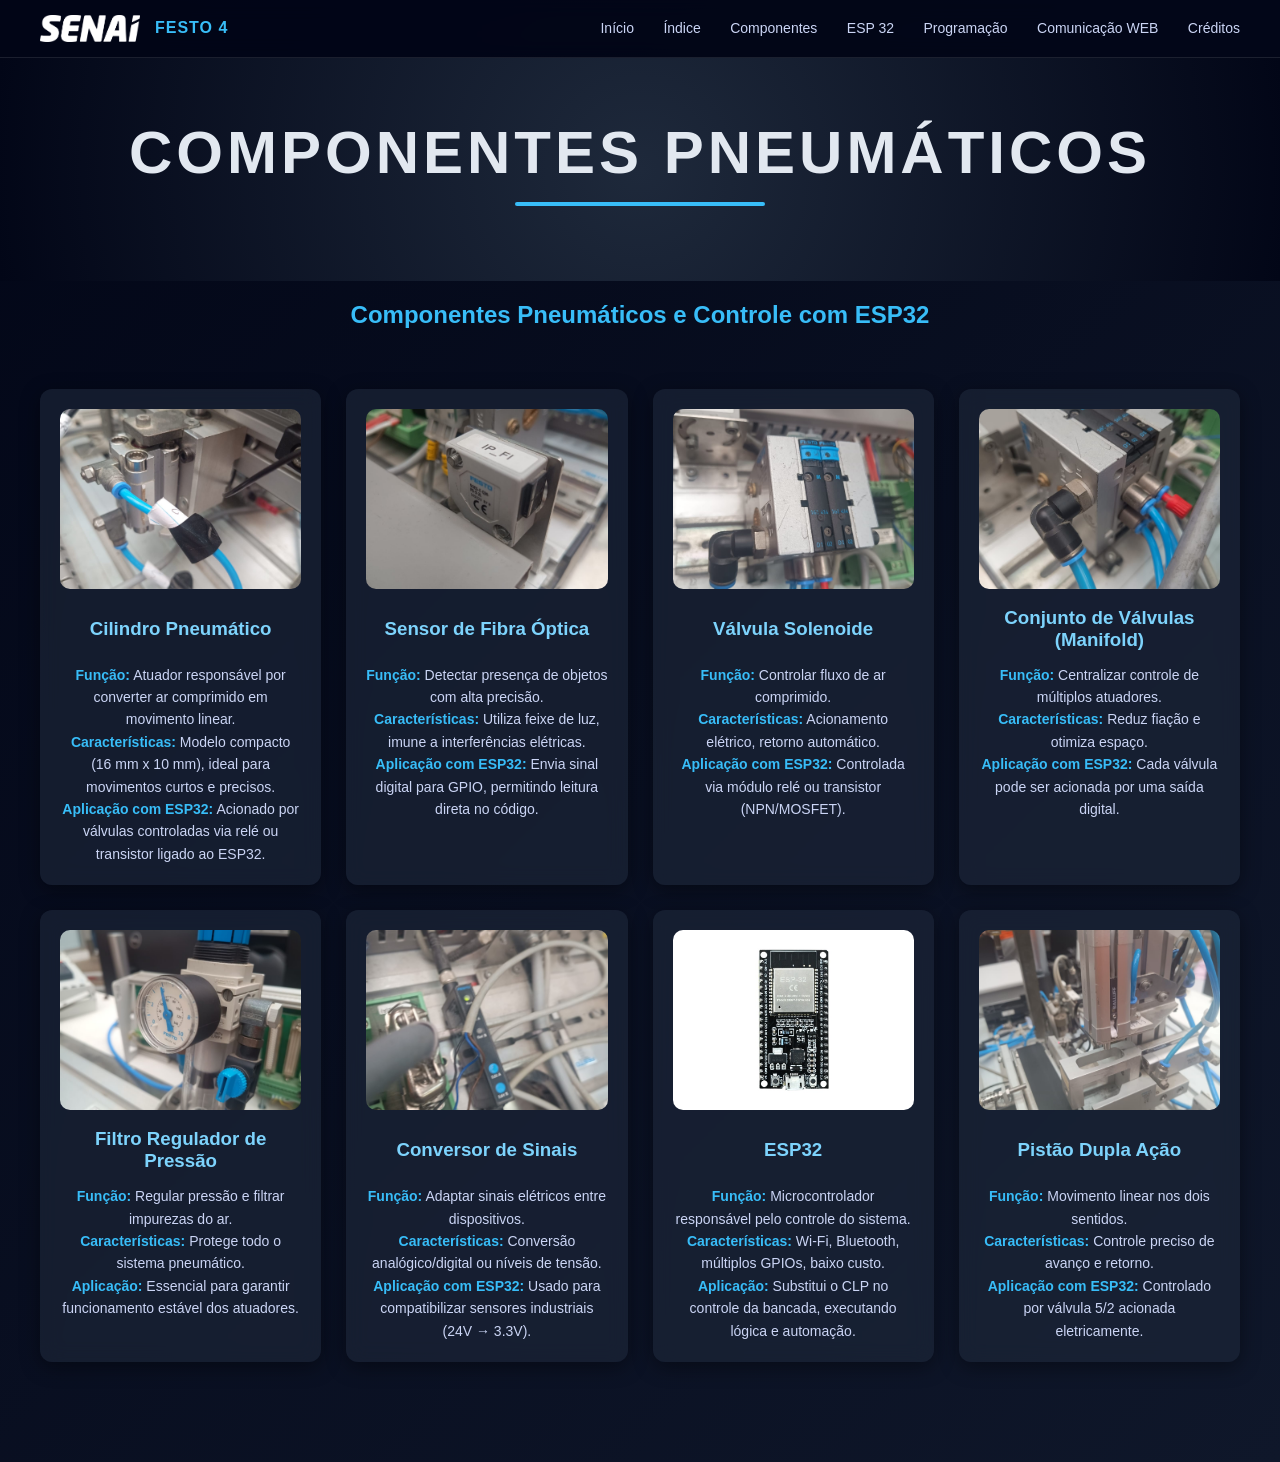
==== componentes.html @ 8508011e "Add files via upload" ====
<!DOCTYPE html>
<html lang="pt-br">

<head>

    <meta charset="UTF-8">
    <meta name="viewport" content="width=device-width, initial-scale=1">

    <title>Componentes Pneumáticos</title>

    <link rel="stylesheet" href="../style.css">

    <link rel="shortcut icon" href="./favicon-festo.png" type="image/x-icon">

</head>

<body>

    <nav class="topbar">
        <div class="logo">

            <img src="./logo-senai.png" alt="Senai">

            <span>FESTO 4</span>

        </div>

        <div class="menu">
            <a href="./index.html">Início</a>
            <a href="./indice.html">Índice</a>
            <a href="#">Componentes</a>
            <a href="./esp32.html">ESP 32</a>
            <a href="./programacao.html">Programação</a>
            <a href="./comunicacaoWeb.html">Comunicação WEB</a>
            <a href="./creditos.html">Créditos</a>
        </div>
    </nav>

    <header class="banner">
        <h1>COMPONENTES PNEUMÁTICOS</h1>
        <div class="linha"></div>
    </header>

    <section class="componentes">

        <h2>Componentes Pneumáticos e Controle com ESP32</h2>

        <div class="cards-grid">

            <!-- CILINDRO -->
            <div class="card">
                <img src="./cilindro.jpg" class="card-img">
                <h3>Cilindro Pneumático</h3>
                <p><strong>Função:</strong> Atuador responsável por converter ar comprimido em movimento linear.</p>
                <p><strong>Características:</strong> Modelo compacto (16 mm x 10 mm), ideal para movimentos curtos e
                    precisos.</p>
                <p><strong>Aplicação com ESP32:</strong> Acionado por válvulas controladas via relé ou transistor ligado
                    ao ESP32.</p>
            </div>

            <!-- SENSOR -->
            <div class="card">
                <img src="./sensor.jpg" class="card-img">
                <h3>Sensor de Fibra Óptica</h3>
                <p><strong>Função:</strong> Detectar presença de objetos com alta precisão.</p>
                <p><strong>Características:</strong> Utiliza feixe de luz, imune a interferências elétricas.</p>
                <p><strong>Aplicação com ESP32:</strong> Envia sinal digital para GPIO, permitindo leitura direta no
                    código.</p>
            </div>

            <!-- VALVULA SOLENOIDE -->
            <div class="card">
                <img src="./valvula.jpg" class="card-img">
                <h3>Válvula Solenoide</h3>
                <p><strong>Função:</strong> Controlar fluxo de ar comprimido.</p>
                <p><strong>Características:</strong> Acionamento elétrico, retorno automático.</p>
                <p><strong>Aplicação com ESP32:</strong> Controlada via módulo relé ou transistor (NPN/MOSFET).</p>
            </div>

            <!-- MANIFOLD -->
            <div class="card">
                <img src="./manifold.jpg" class="card-img">
                <h3>Conjunto de Válvulas (Manifold)</h3>
                <p><strong>Função:</strong> Centralizar controle de múltiplos atuadores.</p>
                <p><strong>Características:</strong> Reduz fiação e otimiza espaço.</p>
                <p><strong>Aplicação com ESP32:</strong> Cada válvula pode ser acionada por uma saída digital.</p>
            </div>

            <!-- FILTRO -->
            <div class="card">
                <img src="./filtro.jpg" class="card-img">
                <h3>Filtro Regulador de Pressão</h3>
                <p><strong>Função:</strong> Regular pressão e filtrar impurezas do ar.</p>
                <p><strong>Características:</strong> Protege todo o sistema pneumático.</p>
                <p><strong>Aplicação:</strong> Essencial para garantir funcionamento estável dos atuadores.</p>
            </div>

            <!-- CONVERSOR -->
            <div class="card">
                <img src="./conversor.jpg" class="card-img">
                <h3>Conversor de Sinais</h3>
                <p><strong>Função:</strong> Adaptar sinais elétricos entre dispositivos.</p>
                <p><strong>Características:</strong> Conversão analógico/digital ou níveis de tensão.</p>
                <p><strong>Aplicação com ESP32:</strong> Usado para compatibilizar sensores industriais (24V → 3.3V).
                </p>
            </div>

            <!-- ESP32 -->
            <div class="card">
                <img src="./esp32.jpg" class="card-img">
                <h3>ESP32</h3>
                <p><strong>Função:</strong> Microcontrolador responsável pelo controle do sistema.</p>
                <p><strong>Características:</strong> Wi-Fi, Bluetooth, múltiplos GPIOs, baixo custo.</p>
                <p><strong>Aplicação:</strong> Substitui o CLP no controle da bancada, executando lógica e automação.
                </p>
            </div>

            <!-- PISTAO DUPLA ACAO -->
            <div class="card">
                <img src="./pistao.jpg" class="card-img">
                <h3>Pistão Dupla Ação</h3>
                <p><strong>Função:</strong> Movimento linear nos dois sentidos.</p>
                <p><strong>Características:</strong> Controle preciso de avanço e retorno.</p>
                <p><strong>Aplicação com ESP32:</strong> Controlado por válvula 5/2 acionada eletricamente.</p>
            </div>

        </div>
    </section>

</body>

</html>
---- style.css ----
/* RESET */
* {
    margin: 0;
    padding: 0;
    box-sizing: border-box;
}

body {
    font-family: 'Segoe UI', Arial;
    background: linear-gradient(135deg, #020617, #0f172a);
    color: #e2e8f0;
}

/* TOPO */
.topbar {
    display: flex;
    justify-content: space-between;
    align-items: center;
    padding: 15px 40px;
    background: rgba(2, 6, 23, 0.8);
    backdrop-filter: blur(10px);
    border-bottom: 1px solid rgba(255, 255, 255, 0.1);
    position: sticky;
    top: 0;
    z-index: 10;
}

.logo {
    font-weight: bold;
    font-size: 18px;
    color: #38bdf8;
}

/* MENU */
.menu a {
    color: #cbd5f5;
    margin-left: 25px;
    text-decoration: none;
    font-size: 14px;
    transition: 0.3s;
    position: relative;
}

.menu a::after {
    content: "";
    position: absolute;
    bottom: -5px;
    left: 0;
    width: 0%;
    height: 2px;
    background: #38bdf8;
    transition: 0.3s;
}

.menu a:hover {
    color: white;
}

.menu a:hover::after {
    width: 100%;
}

/* BANNER */
.banner {
    background: radial-gradient(circle at center, #1e293b, #020617);
    text-align: center;

    padding: 60px 20px;
    /* antes 100px */

}

.banner h1 {
    font-size: 60px;
    letter-spacing: 4px;
}

.linha {
    width: 250px;
    height: 4px;
    background: #38bdf8;
    margin: 15px auto;
    border-radius: 5px;
}

/* INTRO */
.intro {
    display: flex;
    flex-wrap: wrap;
    gap: 40px;
    padding: 60px;
    align-items: center;
    justify-content: center;
}

/* IMAGEM */
.img-box img {
    width: 320px;
    border-radius: 10px;
    box-shadow: 0 10px 30px rgba(0, 0, 0, 0.6);
    transition: 0.3s;
}

.img-box img:hover {
    transform: scale(1.05);
}

/* TEXTO */
.texto {
    max-width: 600px;
    font-size: 16px;
    line-height: 1.8;
    color: #cbd5f5;
}

/* COMPONENTES */
.componentes {
    display: flex;
    flex-direction: column;
    align-items: center;
    padding: 60px 20px;
    text-align: center;
}

/* GRID */
.cards-grid {
    display: grid;
    grid-template-columns: repeat(auto-fit, minmax(280px, 300px));
    gap: 25px;
    justify-content: center;
    width: 100%;
    max-width: 1200px;
    margin-top: 40px;
}

/* CARD */
.card {
    background: rgba(30, 41, 59, 0.6);
    backdrop-filter: blur(10px);
    padding: 20px;
    border-radius: 12px;
    box-shadow: 0 5px 20px rgba(0, 0, 0, 0.4);
    transition: 0.3s;

    display: flex;
    flex-direction: column;
    align-items: center;
    text-align: center;

    width: 100%;
    max-width: 300px;
}

.card:hover {
    transform: translateY(-5px);
}

/* TITULO */
.card h3 {
    margin-bottom: 10px;
    min-height: 50px;
    display: flex;
    align-items: center;
    justify-content: center;
}

/* TEXTO CARD */
.card p {
    font-size: 14px;
    line-height: 1.6;
    color: #cbd5f5;
}

/* IMAGEM CARD */
.card-img {
    width: 100%;
    height: 180px;
    object-fit: cover;
    object-position: center;
    border-radius: 10px;
    margin-bottom: 15px;
}

/* RESPONSIVO */
@media(max-width:800px) {
    .intro {
        flex-direction: column;
        text-align: center;
    }

    .menu {
        display: none;
    }
}

.cards-grid {
    display: grid;
    grid-template-columns: repeat(4, 1fr);
    /* 4 por linha */
    gap: 25px;
    max-width: 1200px;
    margin: 40px auto;
    justify-items: center;
    /* centraliza os cards */
}

/* GRID FIXO DE 3 (SÓ ÍNDICE) */
.indice .cards-grid {
    display: grid;
    grid-template-columns: repeat(3, 1fr);
    gap: 25px;
    max-width: 1000px;
    margin: 40px auto;
    justify-items: center;
}

/* ORGANIZA O LAYOUT DO ÍNDICE */
.indice {
    flex-direction: column;
    /* força ficar em coluna */
    align-items: center;
}

/* REMOVE CORES PADRÃO DE LINKS */
a,
a:visited,
a:active {
    color: #cbd5f5;
    text-decoration: none;
}

/* HOVER BONITO */
a:hover {
    color: white;
}

/* ===== CRÉDITOS ===== */

/* GARANTE COLUNA */
.creditos {
    flex-direction: column;
    align-items: center;
}

/* TEXTO CENTRAL */
.creditos .texto {
    text-align: center;
    max-width: 800px;
}

/* GRID PARTICIPANTES */
.participantes {
    display: grid;
    grid-template-columns: repeat(4, 1fr);
    /* 4 por linha FIXO */
    gap: 30px;
    max-width: 1000px;
    margin: 40px auto;
    justify-items: center;
}

/* CARD PARTICIPANTE */
.card-part {
    background: rgba(30, 41, 59, 0.6);
    backdrop-filter: blur(10px);
    padding: 20px;
    border-radius: 12px;
    text-align: center;
    width: 100%;
    max-width: 220px;
    transition: 0.3s;
}

.card-part:hover {
    transform: translateY(-5px);
}

/* FOTO */
.card-part img {
    width: 120px;
    height: 120px;
    object-fit: cover;
    border-radius: 50%;
    margin-bottom: 15px;
    border: 3px solid #38bdf8;
}

/* TEXTO */
.card-part h3 {
    margin-bottom: 5px;
}

.card-part p {
    font-size: 14px;
    color: #cbd5f5;
}

.titulo-participantes {
    text-align: center;
    font-size: 26px;
    margin-top: 10px;
    /* antes 20px */
    margin-bottom: 5px;
    /* antes 10px */
    color: #e2e8f0;
    letter-spacing: 2px;
}

.titulo-participantes::after {
    content: "";
    display: block;
    width: 100px;
    /* um pouco menor */
    height: 3px;
    background: #38bdf8;
    margin: 6px auto;
    /* antes 10px */
    border-radius: 5px;
}
::-webkit-scrollbar {
    width: 6px;
}

::-webkit-scrollbar-thumb {
    background: rgba(56,189,248,0.6);
    border-radius: 10px;
}

::-webkit-scrollbar-thumb:hover {
    background: #38bdf8;
}

.logo {
    display: flex;
    align-items: center;
    gap: 15px;
    font-weight: bold;
    font-size: 16px;
    color: #38bdf8;
}

.logo img {
    width: 100px;
    height: auto;
    object-fit: contain;
}

.logo span {
    letter-spacing: 1px;
}

/* MELHORA TEXTO */
.texto h2 {
    font-size: 28px;
    margin-bottom: 15px;
    color: #38bdf8;
}

.texto h3 {
    font-size: 20px;
    margin-top: 25px;
    margin-bottom: 10px;
    color: #7dd3fc;
}

.texto p {
    margin-bottom: 12px;
}

/* SEÇÕES (CAIXAS) */
.texto {
    max-width: 800px;
    background: rgba(30, 41, 59, 0.5);
    padding: 30px;
    border-radius: 12px;
    backdrop-filter: blur(10px);
    box-shadow: 0 5px 25px rgba(0,0,0,0.4);
}

/* LISTA DE FUNÇÕES MAIS BONITA */
.texto p::before {
    content: "";
}

/* DESTACAR LISTA (OPCIONAL) */
.texto p:has(strong) {
    background: rgba(56, 189, 248, 0.08);
    padding: 8px;
    border-radius: 6px;
}

/* GRID DOS GPIO MAIS ORGANIZADO */
.componentes h2 {
    margin-bottom: 20px;
    color: #38bdf8;
}

/* CARD MAIS LIMPO */
.card {
    transition: 0.3s;
}

.card:hover {
    transform: translateY(-6px) scale(1.02);
}

/* TITULO DO CARD */
.card h3 {
    color: #7dd3fc;
}

/* GPIO DESTACADO */
.card p strong {
    color: #38bdf8;
}

/* ESPAÇAMENTO GERAL */
.componentes {
    padding-top: 20px;
}

/* GRID 2x2 FIXO */
.topicos-grid {
    display: grid;
    grid-template-columns: 1fr 1fr; /* 2 colunas */
    grid-template-rows: auto auto; /* 2 linhas */
    gap: 30px;
    padding: 40px;
}

/* CARDS */
.topico-card {
    background: #1e293b;
    padding: 25px;
    border-radius: 15px;
    box-shadow: 0 8px 20px rgba(0,0,0,0.4);
    transition: 0.3s;

    min-height: 220px; /* deixa todos iguais */
}

/* EFEITO */
.topico-card:hover {
    transform: translateY(-6px) scale(1.02);
}

/* TITULOS */
.topico-card h2 {
    color: #38bdf8;
    margin-bottom: 12px;
}

/* TEXTO */
.topico-card p {
    line-height: 1.5;
    margin-bottom: 8px;
}

.intro {
    display: flex;
    justify-content: center;
}

.topicos-grid {
    max-width: 1000px;
    width: 100%;
}

.topicos-grid {
    display: grid;
    grid-template-columns: 1fr 1fr;
    gap: 30px;
    justify-items: center; /* centraliza os cards */
}

/* GRID 3x3 SÓ NA PÁGINA ESP32 */
.esp32 .cards-grid {
    grid-template-columns: repeat(3, 1fr);
    max-width: 900px;
}

.esp32 .cards-grid {
    justify-items: center;
}
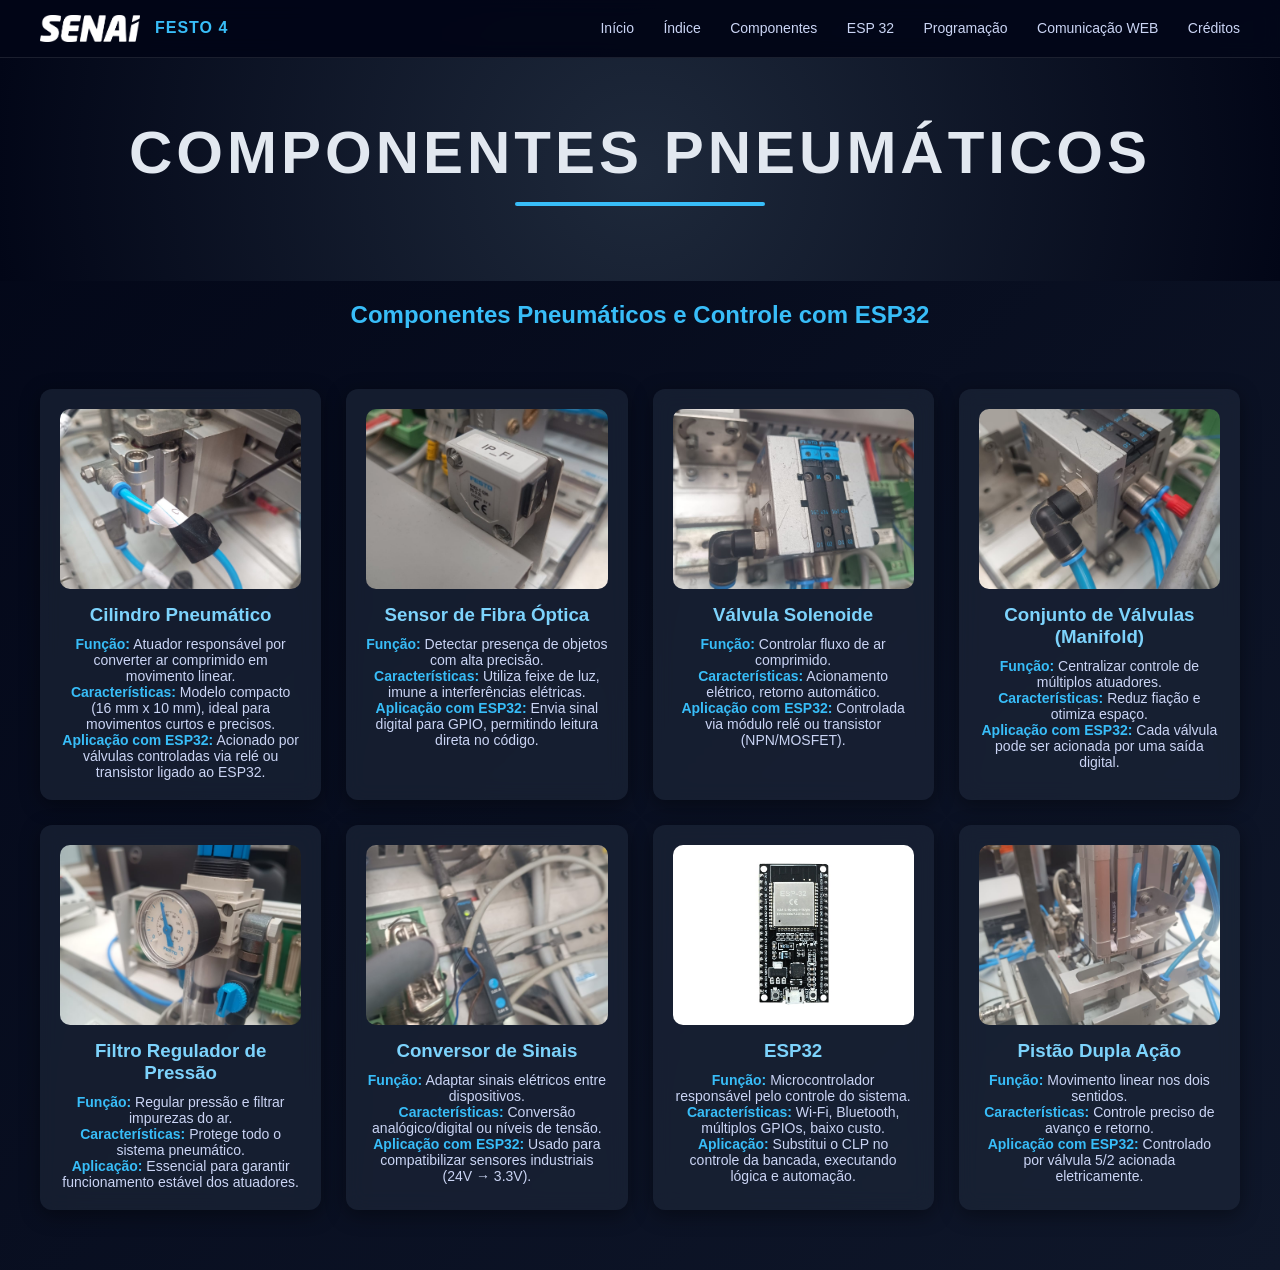
==== commit ce2b6c56: "Add files via upload" ====
--- a/componentes.html
+++ b/componentes.html
@@ -7,33 +7,40 @@
     <meta name="viewport" content="width=device-width, initial-scale=1">
 
     <title>Componentes Pneumáticos</title>
+    <link rel="manifest" href="/manifest.json">
+    <meta name="theme-color" content="#0d6efd">
 
-    <link rel="stylesheet" href="../style.css">
+    <link rel="stylesheet" href="style.css">
 
-    <link rel="shortcut icon" href="./favicon-festo.png" type="image/x-icon">
+    <link rel="shortcut icon" href="favicon-festo.png" type="image/x-icon">
 
 </head>
 
 <body>
 
     <nav class="topbar">
+
         <div class="logo">
-
-            <img src="./logo-senai.png" alt="Senai">
-
+            <img src="logo-senai.png" alt="Senai">
             <span>FESTO 4</span>
-
         </div>
-
-        <div class="menu">
+    
+        <div class="menu-toggle" onclick="toggleMenu()">
+            <span></span>
+            <span></span>
+            <span></span>
+        </div>
+    
+        <div class="menu" id="menu">
             <a href="./index.html">Início</a>
             <a href="./indice.html">Índice</a>
-            <a href="#">Componentes</a>
+            <a href="./componentes.html">Componentes</a>
             <a href="./esp32.html">ESP 32</a>
             <a href="./programacao.html">Programação</a>
             <a href="./comunicacaoWeb.html">Comunicação WEB</a>
             <a href="./creditos.html">Créditos</a>
         </div>
+    
     </nav>
 
     <header class="banner">
@@ -49,7 +56,7 @@
 
             <!-- CILINDRO -->
             <div class="card">
-                <img src="./cilindro.jpg" class="card-img">
+                <img src="cilindro.jpg" class="card-img">
                 <h3>Cilindro Pneumático</h3>
                 <p><strong>Função:</strong> Atuador responsável por converter ar comprimido em movimento linear.</p>
                 <p><strong>Características:</strong> Modelo compacto (16 mm x 10 mm), ideal para movimentos curtos e
@@ -60,7 +67,7 @@
 
             <!-- SENSOR -->
             <div class="card">
-                <img src="./sensor.jpg" class="card-img">
+                <img src="sensor.jpg" class="card-img">
                 <h3>Sensor de Fibra Óptica</h3>
                 <p><strong>Função:</strong> Detectar presença de objetos com alta precisão.</p>
                 <p><strong>Características:</strong> Utiliza feixe de luz, imune a interferências elétricas.</p>
@@ -70,7 +77,7 @@
 
             <!-- VALVULA SOLENOIDE -->
             <div class="card">
-                <img src="./valvula.jpg" class="card-img">
+                <img src="valvula.jpg" class="card-img">
                 <h3>Válvula Solenoide</h3>
                 <p><strong>Função:</strong> Controlar fluxo de ar comprimido.</p>
                 <p><strong>Características:</strong> Acionamento elétrico, retorno automático.</p>
@@ -79,7 +86,7 @@
 
             <!-- MANIFOLD -->
             <div class="card">
-                <img src="./manifold.jpg" class="card-img">
+                <img src="manifold.jpg" class="card-img">
                 <h3>Conjunto de Válvulas (Manifold)</h3>
                 <p><strong>Função:</strong> Centralizar controle de múltiplos atuadores.</p>
                 <p><strong>Características:</strong> Reduz fiação e otimiza espaço.</p>
@@ -88,7 +95,7 @@
 
             <!-- FILTRO -->
             <div class="card">
-                <img src="./filtro.jpg" class="card-img">
+                <img src="filtro.jpg" class="card-img">
                 <h3>Filtro Regulador de Pressão</h3>
                 <p><strong>Função:</strong> Regular pressão e filtrar impurezas do ar.</p>
                 <p><strong>Características:</strong> Protege todo o sistema pneumático.</p>
@@ -97,7 +104,7 @@
 
             <!-- CONVERSOR -->
             <div class="card">
-                <img src="./conversor.jpg" class="card-img">
+                <img src="conversor.jpg" class="card-img">
                 <h3>Conversor de Sinais</h3>
                 <p><strong>Função:</strong> Adaptar sinais elétricos entre dispositivos.</p>
                 <p><strong>Características:</strong> Conversão analógico/digital ou níveis de tensão.</p>
@@ -107,7 +114,7 @@
 
             <!-- ESP32 -->
             <div class="card">
-                <img src="./esp32.jpg" class="card-img">
+                <img src="esp32.jpg" class="card-img">
                 <h3>ESP32</h3>
                 <p><strong>Função:</strong> Microcontrolador responsável pelo controle do sistema.</p>
                 <p><strong>Características:</strong> Wi-Fi, Bluetooth, múltiplos GPIOs, baixo custo.</p>
@@ -117,7 +124,7 @@
 
             <!-- PISTAO DUPLA ACAO -->
             <div class="card">
-                <img src="./pistao.jpg" class="card-img">
+                <img src="pistao.jpg" class="card-img">
                 <h3>Pistão Dupla Ação</h3>
                 <p><strong>Função:</strong> Movimento linear nos dois sentidos.</p>
                 <p><strong>Características:</strong> Controle preciso de avanço e retorno.</p>
@@ -126,7 +133,28 @@
 
         </div>
     </section>
+    <script>
+        function toggleMenu() {
+            document.getElementById("menu").classList.toggle("ativo");
+        }
 
+        document.addEventListener("click", function (e) {
+            const menu = document.getElementById("menu");
+            const toggle = document.querySelector(".menu-toggle");
+
+            if (!menu || !toggle) return;
+
+            if (!menu.contains(e.target) && !toggle.contains(e.target)) {
+                menu.classList.remove("ativo");
+            }
+        });
+
+        if ("serviceWorker" in navigator) {
+            navigator.serviceWorker.register("/service-worker.js")
+                .then(() => console.log("PWA ativa"))
+                .catch(err => console.log(err));
+        }
+    </script>
 </body>
 
 </html>
--- a/style.css
+++ b/style.css
@@ -26,9 +26,22 @@
 }
 
 .logo {
+    display: flex;
+    align-items: center;
+    gap: 15px;
     font-weight: bold;
-    font-size: 18px;
+    font-size: 16px;
     color: #38bdf8;
+}
+
+.logo img {
+    width: 100px;
+    height: auto;
+    object-fit: contain;
+}
+
+.logo span {
+    letter-spacing: 1px;
 }
 
 /* MENU */
@@ -64,10 +77,7 @@
 .banner {
     background: radial-gradient(circle at center, #1e293b, #020617);
     text-align: center;
-
     padding: 60px 20px;
-    /* antes 100px */
-
 }
 
 .banner h1 {
@@ -107,10 +117,37 @@
 
 /* TEXTO */
 .texto {
-    max-width: 600px;
-    font-size: 16px;
-    line-height: 1.8;
+    max-width: 800px;
+    background: rgba(30, 41, 59, 0.5);
+    padding: 30px;
+    border-radius: 12px;
+    backdrop-filter: blur(10px);
+    box-shadow: 0 5px 25px rgba(0,0,0,0.4);
+}
+
+.texto h2 {
+    font-size: 28px;
+    margin-bottom: 15px;
+    color: #38bdf8;
+}
+
+.texto h3 {
+    font-size: 20px;
+    margin-top: 25px;
+    margin-bottom: 10px;
+    color: #7dd3fc;
+}
+
+.texto p {
+    margin-bottom: 12px;
     color: #cbd5f5;
+    line-height: 1.7;
+}
+
+.texto p:has(strong) {
+    background: rgba(56, 189, 248, 0.08);
+    padding: 8px;
+    border-radius: 6px;
 }
 
 /* COMPONENTES */
@@ -118,19 +155,24 @@
     display: flex;
     flex-direction: column;
     align-items: center;
-    padding: 60px 20px;
+    padding: 20px;
     text-align: center;
 }
 
-/* GRID */
+.componentes h2 {
+    margin-bottom: 20px;
+    color: #38bdf8;
+}
+
+/* GRID RESPONSIVO */
 .cards-grid {
     display: grid;
-    grid-template-columns: repeat(auto-fit, minmax(280px, 300px));
+    grid-template-columns: repeat(auto-fit, minmax(250px, 1fr));
     gap: 25px;
-    justify-content: center;
     width: 100%;
     max-width: 1200px;
-    margin-top: 40px;
+    margin: 40px auto;
+    justify-items: center;
 }
 
 /* CARD */
@@ -141,132 +183,59 @@
     border-radius: 12px;
     box-shadow: 0 5px 20px rgba(0, 0, 0, 0.4);
     transition: 0.3s;
-
     display: flex;
     flex-direction: column;
     align-items: center;
+    max-width: 300px;
+}
+
+.card:hover {
+    transform: translateY(-6px) scale(1.02);
+}
+
+.card h3 {
+    color: #7dd3fc;
+    margin-bottom: 10px;
     text-align: center;
-
-    width: 100%;
-    max-width: 300px;
-}
-
-.card:hover {
-    transform: translateY(-5px);
-}
-
-/* TITULO */
-.card h3 {
-    margin-bottom: 10px;
-    min-height: 50px;
-    display: flex;
-    align-items: center;
-    justify-content: center;
-}
-
-/* TEXTO CARD */
+}
+
 .card p {
     font-size: 14px;
-    line-height: 1.6;
     color: #cbd5f5;
 }
 
-/* IMAGEM CARD */
+.card p strong {
+    color: #38bdf8;
+}
+
 .card-img {
     width: 100%;
     height: 180px;
     object-fit: cover;
-    object-position: center;
     border-radius: 10px;
     margin-bottom: 15px;
 }
 
-/* RESPONSIVO */
-@media(max-width:800px) {
-    .intro {
-        flex-direction: column;
-        text-align: center;
-    }
-
-    .menu {
-        display: none;
-    }
-}
-
-.cards-grid {
-    display: grid;
-    grid-template-columns: repeat(4, 1fr);
-    /* 4 por linha */
-    gap: 25px;
-    max-width: 1200px;
-    margin: 40px auto;
-    justify-items: center;
-    /* centraliza os cards */
-}
-
-/* GRID FIXO DE 3 (SÓ ÍNDICE) */
+/* ÍNDICE */
 .indice .cards-grid {
-    display: grid;
-    grid-template-columns: repeat(3, 1fr);
-    gap: 25px;
     max-width: 1000px;
-    margin: 40px auto;
-    justify-items: center;
-}
-
-/* ORGANIZA O LAYOUT DO ÍNDICE */
-.indice {
-    flex-direction: column;
-    /* força ficar em coluna */
-    align-items: center;
-}
-
-/* REMOVE CORES PADRÃO DE LINKS */
-a,
-a:visited,
-a:active {
-    color: #cbd5f5;
-    text-decoration: none;
-}
-
-/* HOVER BONITO */
-a:hover {
-    color: white;
-}
-
-/* ===== CRÉDITOS ===== */
-
-/* GARANTE COLUNA */
-.creditos {
-    flex-direction: column;
-    align-items: center;
-}
-
-/* TEXTO CENTRAL */
-.creditos .texto {
-    text-align: center;
-    max-width: 800px;
-}
-
-/* GRID PARTICIPANTES */
+}
+
+/* PARTICIPANTES */
 .participantes {
     display: grid;
-    grid-template-columns: repeat(4, 1fr);
-    /* 4 por linha FIXO */
+    grid-template-columns: repeat(auto-fit, minmax(180px, 1fr));
     gap: 30px;
     max-width: 1000px;
     margin: 40px auto;
     justify-items: center;
 }
 
-/* CARD PARTICIPANTE */
 .card-part {
     background: rgba(30, 41, 59, 0.6);
-    backdrop-filter: blur(10px);
     padding: 20px;
     border-radius: 12px;
     text-align: center;
-    width: 100%;
     max-width: 220px;
     transition: 0.3s;
 }
@@ -275,7 +244,6 @@
     transform: translateY(-5px);
 }
 
-/* FOTO */
 .card-part img {
     width: 120px;
     height: 120px;
@@ -285,200 +253,403 @@
     border: 3px solid #38bdf8;
 }
 
-/* TEXTO */
-.card-part h3 {
-    margin-bottom: 5px;
-}
-
-.card-part p {
-    font-size: 14px;
-    color: #cbd5f5;
-}
-
+/* TÍTULO PARTICIPANTES */
 .titulo-participantes {
     text-align: center;
     font-size: 26px;
-    margin-top: 10px;
-    /* antes 20px */
-    margin-bottom: 5px;
-    /* antes 10px */
+    margin: 10px 0;
     color: #e2e8f0;
-    letter-spacing: 2px;
 }
 
 .titulo-participantes::after {
     content: "";
     display: block;
     width: 100px;
-    /* um pouco menor */
     height: 3px;
     background: #38bdf8;
     margin: 6px auto;
-    /* antes 10px */
     border-radius: 5px;
 }
-::-webkit-scrollbar {
-    width: 6px;
-}
-
-::-webkit-scrollbar-thumb {
-    background: rgba(56,189,248,0.6);
-    border-radius: 10px;
-}
-
-::-webkit-scrollbar-thumb:hover {
-    background: #38bdf8;
-}
-
-.logo {
-    display: flex;
-    align-items: center;
-    gap: 15px;
-    font-weight: bold;
-    font-size: 16px;
-    color: #38bdf8;
-}
-
-.logo img {
-    width: 100px;
-    height: auto;
-    object-fit: contain;
-}
-
-.logo span {
-    letter-spacing: 1px;
-}
-
-/* MELHORA TEXTO */
-.texto h2 {
-    font-size: 28px;
-    margin-bottom: 15px;
-    color: #38bdf8;
-}
-
-.texto h3 {
-    font-size: 20px;
-    margin-top: 25px;
-    margin-bottom: 10px;
-    color: #7dd3fc;
-}
-
-.texto p {
-    margin-bottom: 12px;
-}
-
-/* SEÇÕES (CAIXAS) */
-.texto {
-    max-width: 800px;
-    background: rgba(30, 41, 59, 0.5);
-    padding: 30px;
-    border-radius: 12px;
-    backdrop-filter: blur(10px);
-    box-shadow: 0 5px 25px rgba(0,0,0,0.4);
-}
-
-/* LISTA DE FUNÇÕES MAIS BONITA */
-.texto p::before {
-    content: "";
-}
-
-/* DESTACAR LISTA (OPCIONAL) */
-.texto p:has(strong) {
-    background: rgba(56, 189, 248, 0.08);
-    padding: 8px;
-    border-radius: 6px;
-}
-
-/* GRID DOS GPIO MAIS ORGANIZADO */
-.componentes h2 {
-    margin-bottom: 20px;
-    color: #38bdf8;
-}
-
-/* CARD MAIS LIMPO */
-.card {
-    transition: 0.3s;
-}
-
-.card:hover {
-    transform: translateY(-6px) scale(1.02);
-}
-
-/* TITULO DO CARD */
-.card h3 {
-    color: #7dd3fc;
-}
-
-/* GPIO DESTACADO */
-.card p strong {
-    color: #38bdf8;
-}
-
-/* ESPAÇAMENTO GERAL */
-.componentes {
-    padding-top: 20px;
-}
-
-/* GRID 2x2 FIXO */
+
+/* TÓPICOS */
 .topicos-grid {
     display: grid;
-    grid-template-columns: 1fr 1fr; /* 2 colunas */
-    grid-template-rows: auto auto; /* 2 linhas */
+    grid-template-columns: repeat(auto-fit, minmax(300px, 1fr));
     gap: 30px;
     padding: 40px;
-}
-
-/* CARDS */
+    max-width: 1000px;
+    margin: auto;
+}
+
 .topico-card {
     background: #1e293b;
     padding: 25px;
     border-radius: 15px;
     box-shadow: 0 8px 20px rgba(0,0,0,0.4);
     transition: 0.3s;
-
-    min-height: 220px; /* deixa todos iguais */
-}
-
-/* EFEITO */
+}
+
 .topico-card:hover {
     transform: translateY(-6px) scale(1.02);
 }
 
-/* TITULOS */
 .topico-card h2 {
     color: #38bdf8;
     margin-bottom: 12px;
 }
 
-/* TEXTO */
-.topico-card p {
-    line-height: 1.5;
-    margin-bottom: 8px;
-}
-
-.intro {
-    display: flex;
+/* ESP32 */
+.esp32 .cards-grid {
+    max-width: 900px;
+}
+
+/* LINKS */
+a, a:visited, a:active {
+    color: #cbd5f5;
+    text-decoration: none;
+}
+
+a:hover {
+    color: white;
+}
+
+/* SCROLL */
+::-webkit-scrollbar {
+    width: 6px;
+}
+
+::-webkit-scrollbar-thumb {
+    background: rgba(56,189,248,0.6);
+    border-radius: 10px;
+}
+
+::-webkit-scrollbar-thumb:hover {
+    background: #38bdf8;
+}
+
+/* RESPONSIVO */
+@media(max-width:800px) {
+    .intro {
+        flex-direction: column;
+        text-align: center;
+        padding: 30px 20px;
+    }
+
+    .menu {
+        display: none;
+    }
+
+    .banner h1 {
+        font-size: 36px;
+    }
+}
+
+@media(max-width:600px) {
+    .banner h1 {
+        font-size: 28px;
+    }
+
+    .logo img {
+        width: 70px;
+    }
+
+    .texto {
+        padding: 20px;
+    }
+}
+
+/* =========================
+   MENU HAMBÚRGUER
+========================= */
+
+html, body {
+    overflow-x: hidden;
+}
+
+img {
+    max-width: 100%;
+    height: auto;
+}
+
+.menu-toggle {
+    display: none;
+    width: 42px;
+    height: 42px;
+    border-radius: 10px;
+    background: rgba(255,255,255,0.06);
+    border: 1px solid rgba(255,255,255,0.08);
+    align-items: center;
     justify-content: center;
-}
-
-.topicos-grid {
-    max-width: 1000px;
-    width: 100%;
-}
-
-.topicos-grid {
-    display: grid;
-    grid-template-columns: 1fr 1fr;
-    gap: 30px;
-    justify-items: center; /* centraliza os cards */
-}
-
-/* GRID 3x3 SÓ NA PÁGINA ESP32 */
-.esp32 .cards-grid {
-    grid-template-columns: repeat(3, 1fr);
-    max-width: 900px;
-}
-
-.esp32 .cards-grid {
-    justify-items: center;
+    flex-direction: column;
+    gap: 5px;
+    cursor: pointer;
+    transition: 0.3s;
+}
+
+.menu-toggle:hover {
+    background: rgba(255,255,255,0.12);
+}
+
+.menu-toggle span {
+    display: block;
+    width: 20px;
+    height: 2px;
+    background: #e2e8f0;
+    border-radius: 999px;
+    transition: 0.3s;
+}
+
+/* tablet */
+@media (max-width: 1024px) {
+    .topbar {
+        padding: 14px 24px;
+        gap: 16px;
+        flex-wrap: wrap;
+    }
+
+    .banner {
+        padding: 50px 20px;
+    }
+
+    .banner h1 {
+        font-size: 44px;
+        line-height: 1.1;
+    }
+
+    .intro {
+        padding: 40px 24px;
+        gap: 24px;
+    }
+
+    .texto {
+        max-width: 100%;
+        padding: 24px;
+    }
+
+    .cards-grid {
+        grid-template-columns: repeat(2, minmax(0, 1fr));
+        gap: 20px;
+        max-width: 100%;
+    }
+
+    .card {
+        max-width: 100%;
+    }
+
+    .topicos-grid {
+        grid-template-columns: 1fr;
+        padding: 30px 24px;
+        gap: 20px;
+    }
+
+    .participantes {
+        grid-template-columns: repeat(2, minmax(0, 1fr));
+        gap: 20px;
+        padding: 0 24px;
+    }
+}
+
+/* celular */
+@media (max-width: 768px) {
+    .topbar {
+        padding: 14px 16px;
+        justify-content: space-between;
+        align-items: center;
+        flex-wrap: nowrap;
+    }
+
+    .logo {
+        gap: 10px;
+    }
+
+    .logo img {
+        width: 72px;
+    }
+
+    .logo span {
+        font-size: 15px;
+    }
+
+    .menu-toggle {
+        display: flex;
+        flex-shrink: 0;
+        z-index: 1002;
+    }
+
+    .menu {
+        position: absolute;
+        top: calc(100% + 10px);
+        left: 16px;
+        right: 16px;
+        display: flex !important;
+        flex-direction: column;
+        align-items: stretch;
+        gap: 8px;
+        margin-top: 0;
+        padding: 14px;
+        background: rgba(2, 6, 23, 0.98);
+        border: 1px solid rgba(255,255,255,0.08);
+        border-radius: 16px;
+        box-shadow: 0 18px 40px rgba(0,0,0,0.45);
+        backdrop-filter: blur(12px);
+        opacity: 0;
+        pointer-events: none;
+        transform: translateY(-10px);
+        transition: 0.3s ease;
+    }
+
+    .menu.ativo {
+        opacity: 1;
+        pointer-events: auto;
+        transform: translateY(0);
+    }
+
+    .menu a {
+        margin-left: 0;
+        padding: 12px 14px;
+        border-radius: 10px;
+        background: rgba(255,255,255,0.04);
+        white-space: normal;
+        font-size: 14px;
+    }
+
+    .menu a::after {
+        display: none;
+    }
+
+    .banner {
+        padding: 36px 16px;
+    }
+
+    .banner h1 {
+        font-size: 30px;
+        letter-spacing: 2px;
+    }
+
+    .linha {
+        width: 140px;
+    }
+
+    .intro {
+        flex-direction: column;
+        padding: 28px 16px;
+        gap: 20px;
+        text-align: center;
+    }
+
+    .img-box {
+        width: 100%;
+        display: flex;
+        justify-content: center;
+    }
+
+    .img-box img {
+        width: 100%;
+        max-width: 320px;
+    }
+
+    .texto {
+        width: 100%;
+        padding: 20px;
+        border-radius: 10px;
+    }
+
+    .texto h2 {
+        font-size: 22px;
+    }
+
+    .texto h3 {
+        font-size: 17px;
+    }
+
+    .texto p {
+        font-size: 15px;
+        line-height: 1.6;
+    }
+
+    .componentes {
+        padding: 20px 16px;
+    }
+
+    .componentes h2 {
+        font-size: 24px;
+    }
+
+    .cards-grid {
+        grid-template-columns: 1fr;
+        gap: 16px;
+        margin: 24px auto;
+    }
+
+    .card {
+        width: 100%;
+        max-width: 100%;
+        padding: 18px;
+    }
+
+    .card-img {
+        height: 200px;
+    }
+
+    .topicos-grid {
+        grid-template-columns: 1fr;
+        padding: 24px 16px;
+        gap: 16px;
+    }
+
+    .topico-card {
+        padding: 20px;
+    }
+
+    .participantes {
+        grid-template-columns: 1fr;
+        gap: 16px;
+        padding: 0 16px 20px;
+    }
+
+    .card-part {
+        max-width: 100%;
+        width: 100%;
+    }
+
+    .titulo-participantes {
+        font-size: 22px;
+        padding: 0 16px;
+    }
+}
+
+@media (max-width: 480px) {
+    .banner h1 {
+        font-size: 24px;
+    }
+
+    .logo img {
+        width: 60px;
+    }
+
+    .logo span {
+        font-size: 14px;
+    }
+
+    .texto {
+        padding: 16px;
+    }
+
+    .texto h2 {
+        font-size: 20px;
+    }
+
+    .texto h3 {
+        font-size: 16px;
+    }
+
+    .texto p,
+    .card p,
+    .topico-card p {
+        font-size: 14px;
+    }
+
+    .card-img {
+        height: 180px;
+    }
 }
